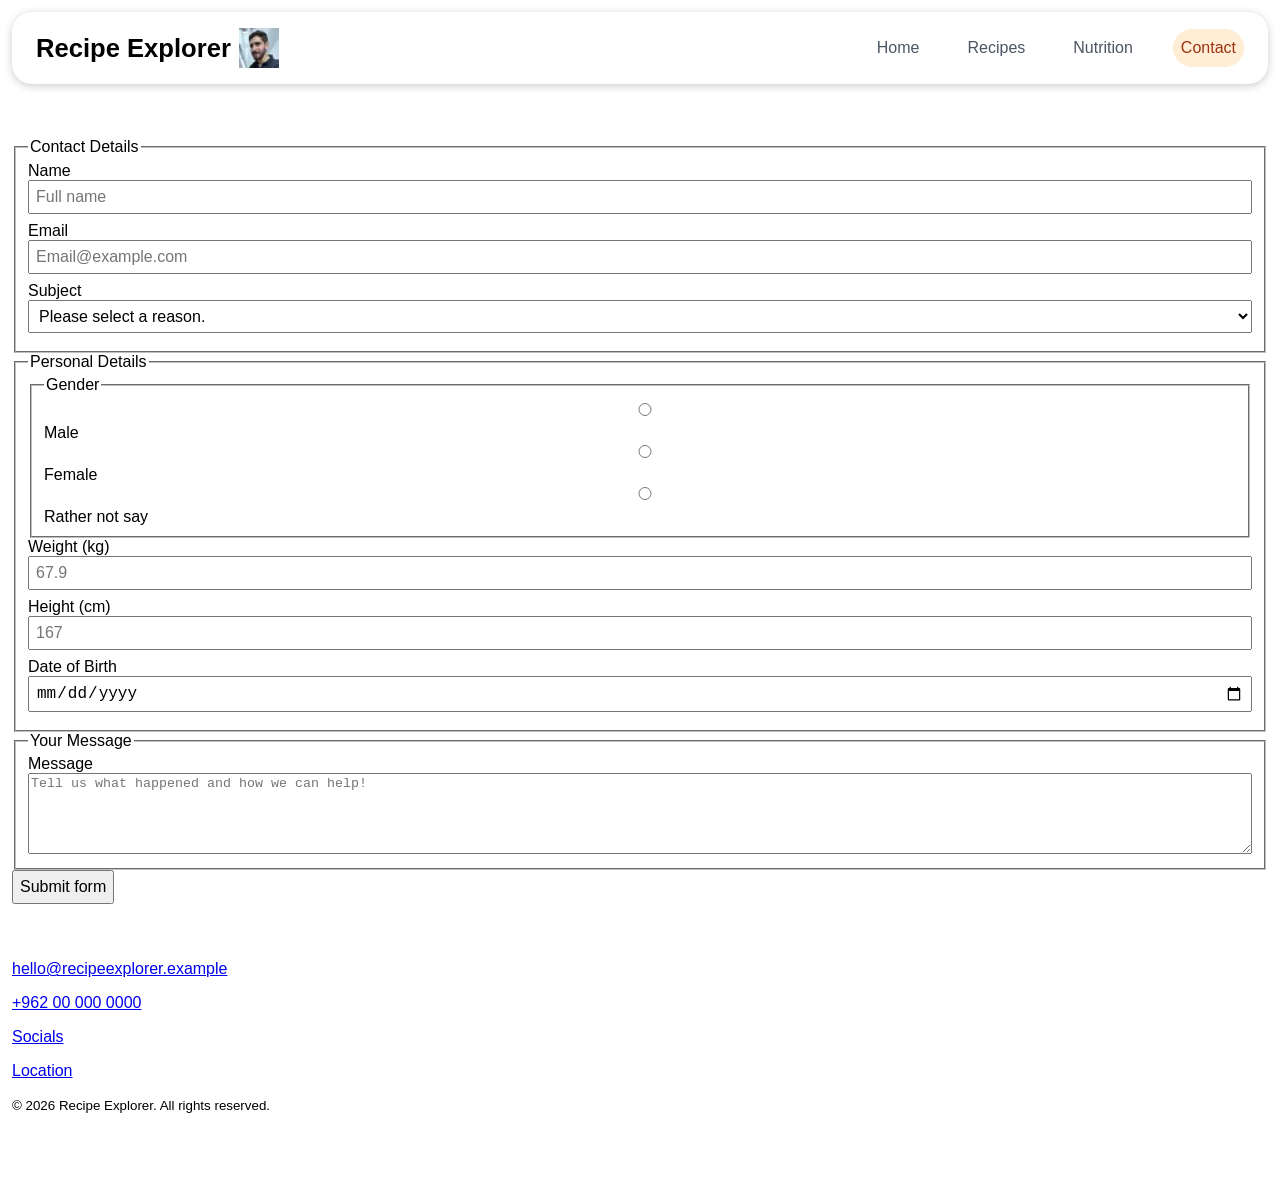
==== html/contact.html @ cdc051ea "comment added, pls dont forget" ====
<!DOCTYPE html>
<html lang="en">
<head>
    <meta charset="UTF-8">
    <meta name="viewport" content="width=device-width, initial-scale=1.0">
    <title>Recipe Explorer | Contact</title>
    <link rel="stylesheet" href="../static/css/header.css">
    <link rel="stylesheet" href="../static/css/contact.css">
    <script src="../static/js/main.js" defer></script>
</head>
<body>
    <header>
        <div class="brand">
            <h1>Recipe Explorer</h1>
            <a href="index.html"><img src="../static/images/placeholder.webp" alt="logo"></a>
        </div>
        <nav aria-label="Main">
            <a href="index.html" >Home</a>
            <a href="recipes.html">Recipes</a>
            <a href="nutrition.html">Nutrition</a>
            <a href="contact.html" aria-current="page">Contact</a>
        </nav>
    </header>

    <main>

        <section id="team-details" class="page-section">
            <br>
            <br>
            <br>
        </section>


        <section class="contact-us">

            <form id="contact-form"> 
            <!--DO NOT FORGET TO ADD "novalidate" WHEN USING JS, im not adding it rn to test error message look-->
            <fieldset class="form-section">
                <legend>Contact Details</legend>
                <div class="form-row">

                    <div class="field">
                        <label>Name
                            <input type="text" id="name" minlength="5" maxlength="67" placeholder="Full name" required>
                        </label>
                    </div>

                    <div class="field">
                        <label>Email
                            <input type="email" id="email" placeholder="Email@example.com" required>
                        </label>
                    </div>

                    <div class="field">
                        <label>Subject
                            <select id="subject" required>
                                <option selected hidden disabled value="">Please select a reason.</option>
                                <option value="err">Recipe or Nutrition Error</option>
                                <option value="bug">Report a bug</option>
                                <option value="req">Feature Request</option>
                                <option value="acc">Account or login issue</option>
                                <option value="gen">General Feedback / Other</option>
                            </select>
                        </label>
                    </div>
                </div>
            </fieldset>

            <fieldset>
                <legend>Personal Details</legend>
                <fieldset>
                    <legend>Gender</legend>
                    <div class="radio-options">
                        <label class="radio-option">
                            <input type="radio" id="gender-male" name="gender" value="m" required>
                            <span>Male</span>
                        </label>
                        <label class="radio-option">
                            <input type="radio" id="gender-female" name="gender" value="f">
                            <span>Female</span>
                        </label>
                        <label class="radio-option">
                            <input type="radio" id="gender-other" name="gender" value="o">
                            <span>Rather not say</span>
                        </label>
                        <small class="error-msg" aria-live="polite"></small>
                    </div>
                </fieldset>

                <div class="form-row">
                    <div class="field">
                        <label>Weight (kg)
                            <input type="number" id="weight" name="weight" min="25" max="250" step="1" placeholder="67.9" required>
                        </label>
                        <small class="error-msg" aria-live="polite"></small>
                    </div>
                    <div class="field">
                        <label>Height (cm)
                            <input type="number" id="height" name="height" min="100" max="250" step="1" placeholder="167" required>
                        </label>
                        <small class="error-msg" aria-live="polite"></small>
                    </div>
                    <div class="field">
                        <label for="dob">Date of Birth</label>
                            <input type="date" id="dob" name="dob" required>
                        <small class="error-msg" aria-live="polite"></small>
                    </div>
                </div>
            </fieldset>
            <fieldset class="form-section">
                <legend>Your Message</legend>
                <div class="field">
                    <label>Message
                        <textarea id="message" name="message" rows="5" minlength="10" maxlength="1000" placeholder="Tell us what happened and how we can help!" required></textarea>
                    </label>
                    <small class="error-msg" aria-live="polite"></small>
                </div>
            </fieldset>
            <button type="submit" class="submit-btn">Submit form</button>
            </form>
        </section>
    </main>
    <footer class="site-footer">
        <div class="footer-inner">
            <div class="footer-contact">
                <p><a href="mailto:hello@recipeexplorer.example">hello@recipeexplorer.example</a></p>
                <p><a href="tel:+962000000000">+962 00 000 0000</a></p>
            </div>
            <div class="footer-social" aria-label="Social media">
                <p><a href="https://instagram.com">Socials</a></p>
                <p><a href="contact.html#reach-us">Location</a></p>
            </div>
            <p class="copyright"><small>&copy; 2026 Recipe Explorer. All rights reserved.</small></p>
        </div>
    </footer>
</body>
---- static/css/header.css ----
body {
    margin: 0.75rem;
    font-family: "Plus Jakarta Sans", sans-serif;
}
main {
    padding-bottom: 2rem;
}
footer {
    padding-bottom: 3rem;
}

header {
    display: flex;
    align-items: center;
    justify-content: space-between;
    padding: 1rem 1.5rem;
    background: #fff;
    box-shadow: 0 2px 8px rgba(0, 0, 0, 0.2);
    border-radius: 20px;
}

header .brand {
    display: flex;
    align-items: center;
    gap: 0.5rem;
    margin-right: auto;
}

header img {
    display: block;
    height: 2.5rem;
    width: auto;
}

header h1 {
    margin: 0;
    font-size: 1.2rem;
}

header nav {
    position: fixed;
    bottom: 0;
    left: 0;
    right: 0;
    z-index: 100;
    display: flex;
    justify-content: space-around;
    padding: 0.5rem 0.5rem calc(0.5rem + env(safe-area-inset-bottom));
    background: #fff;
    box-shadow: 0 -2px 8px rgba(0, 0, 0, 0.15);
}

header nav a {
    padding: 0.75rem 0.6rem;
    font-size: 0.8rem;
    color: #4B5563;
    text-decoration: none;
    border-radius: 99px;
    transition: color 0.1s;
}

header nav a:hover,
header nav a:focus-visible {
    color: #E85D04;
}

header nav a[aria-current="page"] {
    background: #FFEDD5;
    color: #9A3412;
}

/* media queries */
@media (min-width: 600px) {
    header h1 {
        font-size: 1.6rem;
        white-space: nowrap;
    }

    header nav {
        justify-content: center;
        gap: 2rem;
    }

    header nav a {
        padding: 0.75rem 1rem;
        font-size: 1rem;
    }

}

@media (min-width: 1024px) {
    body {
        padding-bottom: 0;
    }

    header nav {
        position: static;
        justify-content: flex-start;
        padding: 0;
        background: none;
        box-shadow: none;
    }

    header nav a {
        padding: 0.6rem 0.5rem;
    }
}
---- static/css/contact.css ----
.contact-us {
    display: flex;
    flex-direction: column;
    gap: 12px;
}

.contact-us input,
.contact-us select,
.contact-us button {
    display: block;
    margin-bottom: 0.5rem;
    padding: 6px;
    font-size: 16px;
}

input,
select,
textarea {
  width: 100%;
  box-sizing: border-box;
}
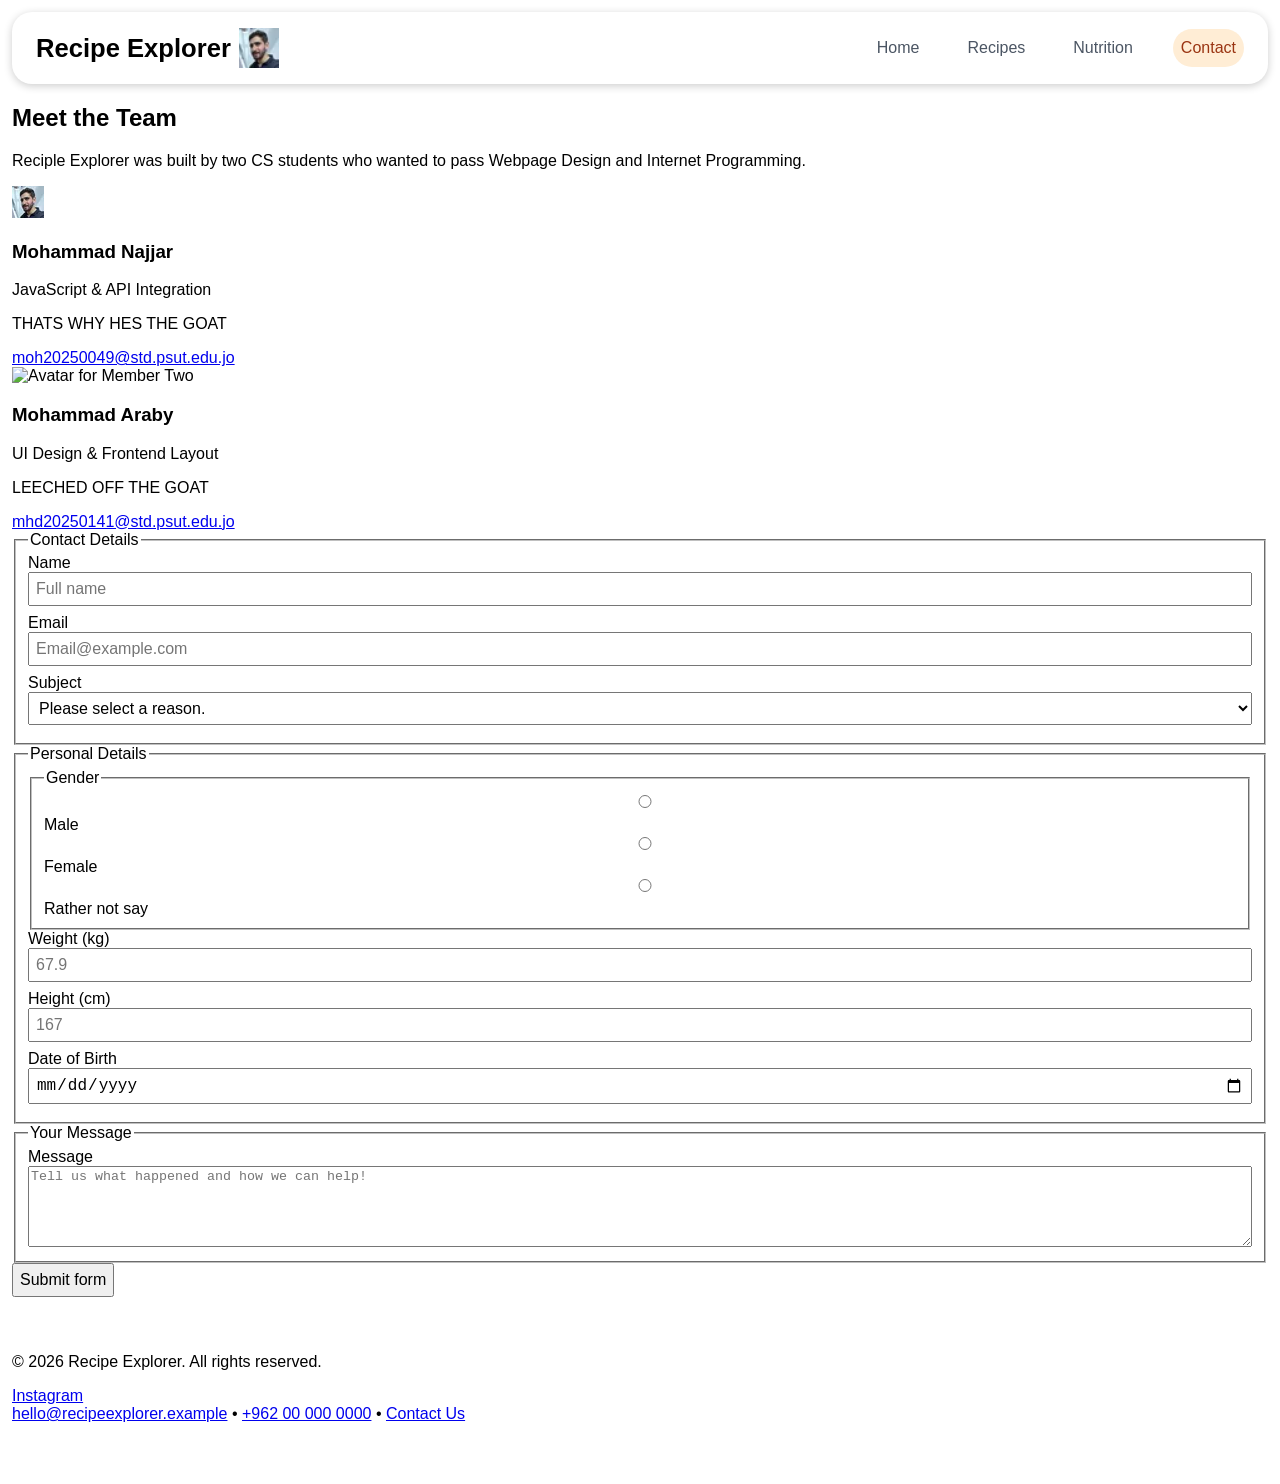
==== commit b0c5c58e: "added team cards, better footer" ====
--- a/html/contact.html
+++ b/html/contact.html
@@ -24,10 +24,31 @@
 
     <main>
 
-        <section id="team-details" class="page-section">
-            <br>
-            <br>
-            <br>
+        <section id="team-details" class="page-section" aria-labelledby="team-heading">
+            <h2 id="team-heading">Meet the Team</h2>
+            <p class="section-intro">Reciple Explorer was built by two CS students who wanted to pass Webpage Design and Internet Programming.</p>
+
+            <div class="team-grid">
+                <article class="team-card">
+                    <img src="../static/images/placeholder.webp" alt="Avatar for Member One">
+                    <div>
+                        <h3>Mohammad Najjar</h3>
+                        <p class="team-role">JavaScript &amp; API Integration</p>
+                        <p class="team-bio">THATS WHY HES THE GOAT</p>
+                        <a href="mailto:moh20250049@std.psut.edu.jo">moh20250049@std.psut.edu.jo</a>
+                    </div>
+                </article>
+                
+                <article class="team-card">
+                    <img src="../static/images/araby.webp" alt="Avatar for Member Two">
+                    <div>
+                        <h3>Mohammad Araby</h3>
+                        <p class="team-role">UI Design &amp; Frontend Layout</p>
+                        <p class="team-bio">LEECHED OFF THE GOAT</p>
+                        <a href="mailto:mhd20250141@std.psut.edu.jo">mhd20250141@std.psut.edu.jo</a>
+                    </div>
+                </article>
+            </div>
         </section>
 
 
@@ -122,15 +143,21 @@
     </main>
     <footer class="site-footer">
         <div class="footer-inner">
+            <p class="copyright">&copy; 2026 Recipe Explorer. All rights reserved.</p>
+
+            <nav class="footer-social" aria-label="Social media">
+                <a href="https://instagram.com" target="_blank" rel="noopener noreferrer">
+                    <span>Instagram</span>
+                </a>
+            </nav>
+
             <div class="footer-contact">
-                <p><a href="mailto:hello@recipeexplorer.example">hello@recipeexplorer.example</a></p>
-                <p><a href="tel:+962000000000">+962 00 000 0000</a></p>
+                <a href="mailto:hello@recipeexplorer.example">hello@recipeexplorer.example</a>
+                <span class="footer-dot" aria-hidden="true">&bull;</span>
+                <a href="tel:+962000000000">+962 00 000 0000</a>
+                <span class="footer-dot" aria-hidden="true">&bull;</span>
+                <a class="footer-support" href="contact.html#contact-form">Contact Us</a>
             </div>
-            <div class="footer-social" aria-label="Social media">
-                <p><a href="https://instagram.com">Socials</a></p>
-                <p><a href="contact.html#reach-us">Location</a></p>
-            </div>
-            <p class="copyright"><small>&copy; 2026 Recipe Explorer. All rights reserved.</small></p>
         </div>
     </footer>
 </body>
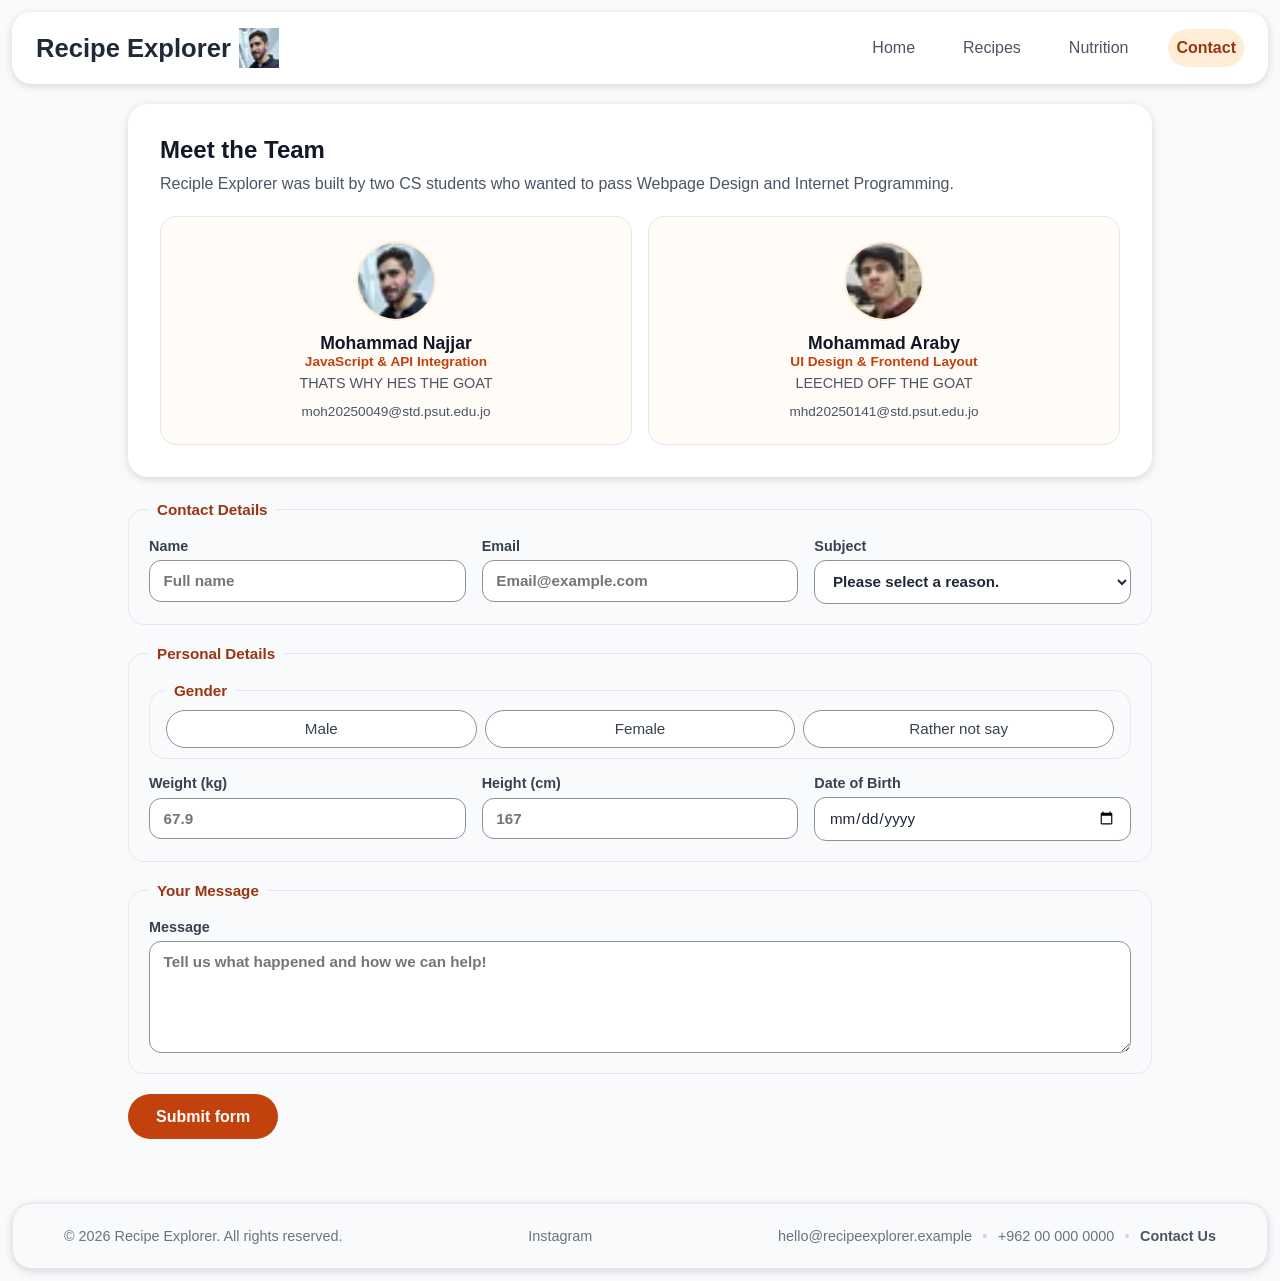
==== commit 3a351c07: "finally added novalidate" ====
--- a/html/contact.html
+++ b/html/contact.html
@@ -54,7 +54,7 @@
 
         <section class="contact-us">
 
-            <form id="contact-form"> 
+            <form id="contact-form" novalidate> 
             <!--DO NOT FORGET TO ADD "novalidate" WHEN USING JS, im not adding it rn to test error message look-->
             <fieldset class="form-section">
                 <legend>Contact Details</legend>
--- a/static/css/header.css
+++ b/static/css/header.css
@@ -1,12 +1,41 @@
+:root {
+    /* accent: */
+    --accent: #C2410C;
+    --accent-dark: #9A3412;
+    --accent-hover: #E85D04;
+    --accent-tint: #FFEDD5;
+    --accent-bg: #FFFBF7;
+
+    /* neutrals: */
+    --text: #1F2937;
+    --text-muted: #4B5563;
+    --text-soft: #6B7280;
+    --border: #E5E7EB;
+    --border-strong: #D1D5DB;
+    --border-input: #8B919C;
+    --surface: #fff;
+    --surface-alt: #F9FAFB;
+    --error: #DC2626;
+    --error-bg: #FEF2F2;
+}
+@import url("https://fonts.googleapis.com/css2?family=Plus+Jakarta+Sans:ital,wght@0,200..800;1,200..800&display=swap");
+
+* {
+    -webkit-tap-highlight-color: transparent;
+}
+
 body {
+    min-height: calc(100vh - 1.5rem);
     margin: 0.75rem;
+    display: flex;
+    flex-direction: column;
     font-family: "Plus Jakarta Sans", sans-serif;
 }
+
 main {
+    flex: 1;
+    width: 100%;
     padding-bottom: 2rem;
-}
-footer {
-    padding-bottom: 3rem;
 }
 
 header {
@@ -14,8 +43,8 @@
     align-items: center;
     justify-content: space-between;
     padding: 1rem 1.5rem;
-    background: #fff;
-    box-shadow: 0 2px 8px rgba(0, 0, 0, 0.2);
+    background: var(--surface);
+    box-shadow: 0 2px 8px rgba(0, 0, 0, 0.15);
     border-radius: 20px;
 }
 
@@ -46,27 +75,109 @@
     display: flex;
     justify-content: space-around;
     padding: 0.5rem 0.5rem calc(0.5rem + env(safe-area-inset-bottom));
-    background: #fff;
+    background: var(--surface);
     box-shadow: 0 -2px 8px rgba(0, 0, 0, 0.15);
 }
 
 header nav a {
     padding: 0.75rem 0.6rem;
     font-size: 0.8rem;
-    color: #4B5563;
+    color: var(--text-muted);
     text-decoration: none;
     border-radius: 99px;
-    transition: color 0.1s;
+    transition: color 0.15s, background-color 0.15s;
 }
 
 header nav a:hover,
 header nav a:focus-visible {
-    color: #E85D04;
+    background: var(--accent-bg);
+    color: var(--accent-hover);
 }
 
 header nav a[aria-current="page"] {
-    background: #FFEDD5;
-    color: #9A3412;
+    background: var(--accent-tint);
+    color: var(--accent-dark);
+    font-weight: 600;
+}
+
+/* shared footer */
+.site-footer {
+    box-sizing: border-box;
+    width: 100%;
+    margin-top: 2rem;
+    margin-bottom: 4.5rem;
+    padding: 1.5rem 1.75rem;
+    background: var(--surface-alt);
+    border: 1px solid var(--border);
+    border-radius: 20px;
+    box-shadow: 0 2px 8px rgba(0, 0, 0, 0.15);
+    font-size: 0.9rem;
+    color: var(--text-soft);
+}
+
+.footer-inner {
+    max-width: 72rem;
+    margin: 0 auto;
+    display: flex;
+    flex-direction: column;
+    align-items: center;
+    gap: 0.85rem;
+    text-align: center;
+}
+
+.site-footer .copyright {
+    margin: 0;
+}
+
+.footer-social {
+    display: flex;
+    align-items: center;
+    justify-content: center;
+    gap: 0.5rem;
+}
+
+.footer-social a {
+    display: inline-flex;
+    align-items: center;
+    gap: 0.45rem;
+    color: var(--text-soft);
+    text-decoration: none;
+    transition: color 0.15s;
+}
+
+.footer-dot {
+    color: var(--border-strong);
+    user-select: none;
+}
+
+.footer-contact {
+    display: flex;
+    flex-direction: column;
+    align-items: center;
+    gap: 0.45rem;
+}
+
+.footer-contact a {
+    color: var(--text-soft);
+    text-decoration: none;
+    white-space: nowrap;
+    transition: color 0.15s;
+}
+
+.footer-contact .footer-support {
+    font-weight: 600;
+    color: var(--text-muted);
+}
+
+.footer-social a:hover,
+.footer-social a:focus-visible,
+.footer-contact a:hover,
+.footer-contact a:focus-visible {
+    color: var(--accent-hover);
+}
+
+.footer-contact .footer-dot {
+    display: none;
 }
 
 /* media queries */
@@ -86,6 +197,25 @@
         font-size: 1rem;
     }
 
+    .footer-contact {
+        flex-direction: row;
+        flex-wrap: wrap;
+        justify-content: center;
+        gap: 0.65rem;
+    }
+
+    .footer-contact .footer-dot {
+        display: inline;
+    }
+
+}
+
+@media (min-width: 900px) {
+    .footer-inner {
+        flex-direction: row;
+        justify-content: space-between;
+        text-align: left;
+    }
 }
 
 @media (min-width: 1024px) {
@@ -104,4 +234,7 @@
     header nav a {
         padding: 0.6rem 0.5rem;
     }
+    .site-footer {
+        margin-bottom: 0;
+    }
 }
--- a/static/css/contact.css
+++ b/static/css/contact.css
@@ -1,21 +1,336 @@
-.contact-us {
-    display: flex;
-    flex-direction: column;
-    gap: 12px;
-}
-
-.contact-us input,
+/* card container, and base */
+body {
+    background-color: var(--surface-alt);
+    color: var(--text);
+}
+
+main {
+    max-width: 64rem;
+    margin: 1.25rem auto 0;
+    display: flex;
+    flex-direction: column;
+    gap: 1.5rem;
+}
+
+.page-section {
+    background: var(--surface);
+    padding: 1.25rem;
+    border-radius: 20px;
+    box-shadow: 0 2px 8px rgba(0, 0, 0, 0.15);
+}
+
+.page-section h2 {
+    margin: 0 0 0.5rem;
+    font-size: 1.5rem;
+    color: #111827;
+}
+
+.section-intro {
+    margin: 0 0 1.25rem;
+    color: var(--text-muted);
+    line-height: 1.5;
+}
+
+/* team section */
+.team-grid {
+    display: grid;
+    grid-template-columns: 1fr;
+    gap: 1rem;
+}
+
+.team-card {
+    display: flex;
+    flex-direction: column;
+    align-items: center;
+    text-align: center;
+    gap: 0.5rem;
+    padding: 1.5rem 1.25rem;
+    border: 1px solid var(--border);
+    border-radius: 16px;
+    background: var(--accent-bg);
+}
+
+.team-card img {
+    width: 4.75rem;
+    height: 4.75rem;
+    margin-bottom: 0.25rem;
+    border-radius: 50%;
+    object-fit: cover;
+    border: 2px solid var(--accent-tint);
+}
+
+.team-card h3 {
+    margin: 0;
+    font-size: 1.1rem;
+    color: #111827;
+}
+
+.team-role {
+    margin: 0;
+    font-size: 0.85rem;
+    font-weight: 600;
+    color: var(--accent);
+}
+
+.team-bio {
+    margin: 0.25rem 0 0.5rem;
+    max-width: 28ch;
+    font-size: 0.9rem;
+    color: var(--text-muted);
+    line-height: 1.45;
+}
+
+.team-card a {
+    font-size: 0.85rem;
+    color: var(--text-muted);
+    text-decoration: none;
+    word-break: break-word;
+}
+
+.team-card a:hover,
+.team-card a:focus-visible {
+    color: var(--accent-dark);
+    text-decoration: underline;
+}
+
+/* form, field, row */
+#contact-form {
+    display: flex;
+    flex-direction: column;
+    gap: 1.25rem;
+    background-color: var(--surface-alt);
+}
+
+#contact-form fieldset {
+    border: 1px solid var(--border);
+    border-radius: 16px;
+    padding: 1rem;
+    margin: 0;
+}
+
+#contact-form fieldset fieldset {
+    background: var(--surface-alt);
+    padding: 0.65rem 0.75rem 0.55rem;
+    margin-bottom: 1rem;
+    gap: 0;
+}
+
+#contact-form legend {
+    padding: 0 0.5rem;
+    font-weight: 700;
+    font-size: 0.95rem;
+    color: var(--accent-dark);
+}
+
+.form-row {
+    display: grid;
+    grid-template-columns: 1fr;
+    gap: 1rem;
+}
+
+.field {
+    display: flex;
+    flex-direction: column;
+    gap: 0.35rem;
+}
+
+.field > label {
+    display: flex;
+    flex-direction: column;
+    gap: 0.4rem;
+    font-size: 0.9rem;
+    font-weight: 600;
+    color: #374151;
+}
+
+/* inputs */
+.contact-us input[type="text"],
+.contact-us input[type="email"],
+.contact-us input[type="number"],
+.contact-us input[type="date"],
 .contact-us select,
-.contact-us button {
-    display: block;
-    margin-bottom: 0.5rem;
-    padding: 6px;
-    font-size: 16px;
-}
-
-input,
-select,
-textarea {
-  width: 100%;
-  box-sizing: border-box;
+.contact-us textarea {
+    width: 100%;
+    box-sizing: border-box;
+    padding: 0.7rem 0.85rem;
+    border: 1.5px solid var(--border-input);
+    border-radius: 12px;
+    font: inherit;
+    font-size: 0.95rem;
+    color: var(--text);
+    background: var(--surface);
+    transition: border-color 0.15s, box-shadow 0.15s;
+}
+
+.contact-us input:focus,
+.contact-us select:focus,
+.contact-us textarea:focus {
+    outline: none;
+    border-color: var(--accent);
+    box-shadow: 0 0 0 3px var(--accent-tint);
+}
+
+.contact-us textarea {
+    resize: vertical;
+    min-height: 7rem;
+}
+
+
+/* gender/radio */
+.radio-options {
+    display: flex;
+    gap: 0.4rem;
+    margin: 0;
+}
+
+.radio-option {
+    position: relative;
+    flex: 1 0 auto;
+    display: flex;
+    align-items: center;
+    justify-content: center;
+    padding: 0.55rem 0.65rem;
+    border: 1.5px solid var(--border-input);
+    border-radius: 999px;
+    background: var(--surface);
+    font-size: 0.875rem;
+    font-weight: 500;
+    color: #374151;
+    text-align: center;
+    white-space: nowrap;
+    cursor: pointer;
+    transition: border-color 0.15s, background-color 0.15s, color 0.15s;
+}
+
+.radio-option input[type="radio"] {
+    position: absolute;
+    opacity: 0;
+    width: 0;
+    height: 0;
+    margin: 0;
+    padding: 0;
+    border: 0;
+    pointer-events: none;
+}
+
+.radio-option:hover {
+    border-color: #9CA3AF;
+    background: var(--surface-alt);
+}
+
+.radio-option:has(input:focus-visible) {
+    outline: 3px solid var(--accent-tint);
+    border-color: var(--accent);
+}
+
+.radio-option:has(input:checked) {
+    border-color: var(--accent);
+    background: var(--accent-tint);
+    color: var(--accent-dark);
+    font-weight: 600;
+}
+
+/* error messages */
+.error-msg {
+    font-size: 0.8rem;
+    color: var(--error);
+}
+
+.error-msg:empty {
+    display: none;
+}
+
+.error-msg:not(:empty) {
+    margin-top: 0.35rem;
+}
+
+.contact-us input.invalid,
+.contact-us select.invalid,
+.contact-us textarea.invalid {
+    border-color: var(--error);
+    background: var(--error-bg);
+}
+
+/* submit button */
+.submit-btn {
+    align-self: flex-start;
+    padding: 0.85rem 1.75rem;
+    border: none;
+    border-radius: 999px;
+    background: var(--accent);
+    color: var(--surface);
+    font: inherit;
+    font-weight: 600;
+    font-size: 1rem;
+    cursor: pointer;
+    transition: background-color 0.15s;
+}
+
+.submit-btn:hover {
+    background: var(--accent-dark);
+}
+
+.submit-btn:focus-visible {
+    outline: 3px solid var(--accent);
+    outline-offset: 2px;
+}
+
+/* reach-us map */
+.map-wrapper {
+    position: relative;
+    width: 100%;
+    height: 18rem;
+    border-radius: 16px;
+    overflow: hidden;
+    border: 1px solid var(--border);
+}
+
+.map-wrapper iframe {
+    width: 100%;
+    height: 100%;
+    border: 0;
+}
+
+/* media queries */
+@media (min-width: 600px) {
+    .page-section {
+        padding: 2rem;
+    }
+
+    #contact-form fieldset {
+        padding: 1.25rem;
+    }
+
+    #contact-form fieldset fieldset {
+        padding: 0.7rem 1rem 0.65rem;
+    }
+
+    .team-grid {
+        grid-template-columns: repeat(2, 1fr);
+    }
+
+    .form-row {
+        grid-template-columns: repeat(3, 1fr);
+    }
+
+    .radio-options {
+        display: grid;
+        grid-template-columns: repeat(3, 1fr);
+        gap: 0.5rem;
+    }
+
+    .radio-option {
+        font-size: 0.95rem;
+        padding: 0.6rem 0.75rem;
+    }
+}
+
+@media (min-width: 1024px) {
+    .team-grid {
+        grid-template-columns: repeat(2, 1fr);
+    }
+
+    .map-wrapper {
+        height: 22rem;
+    }
 }
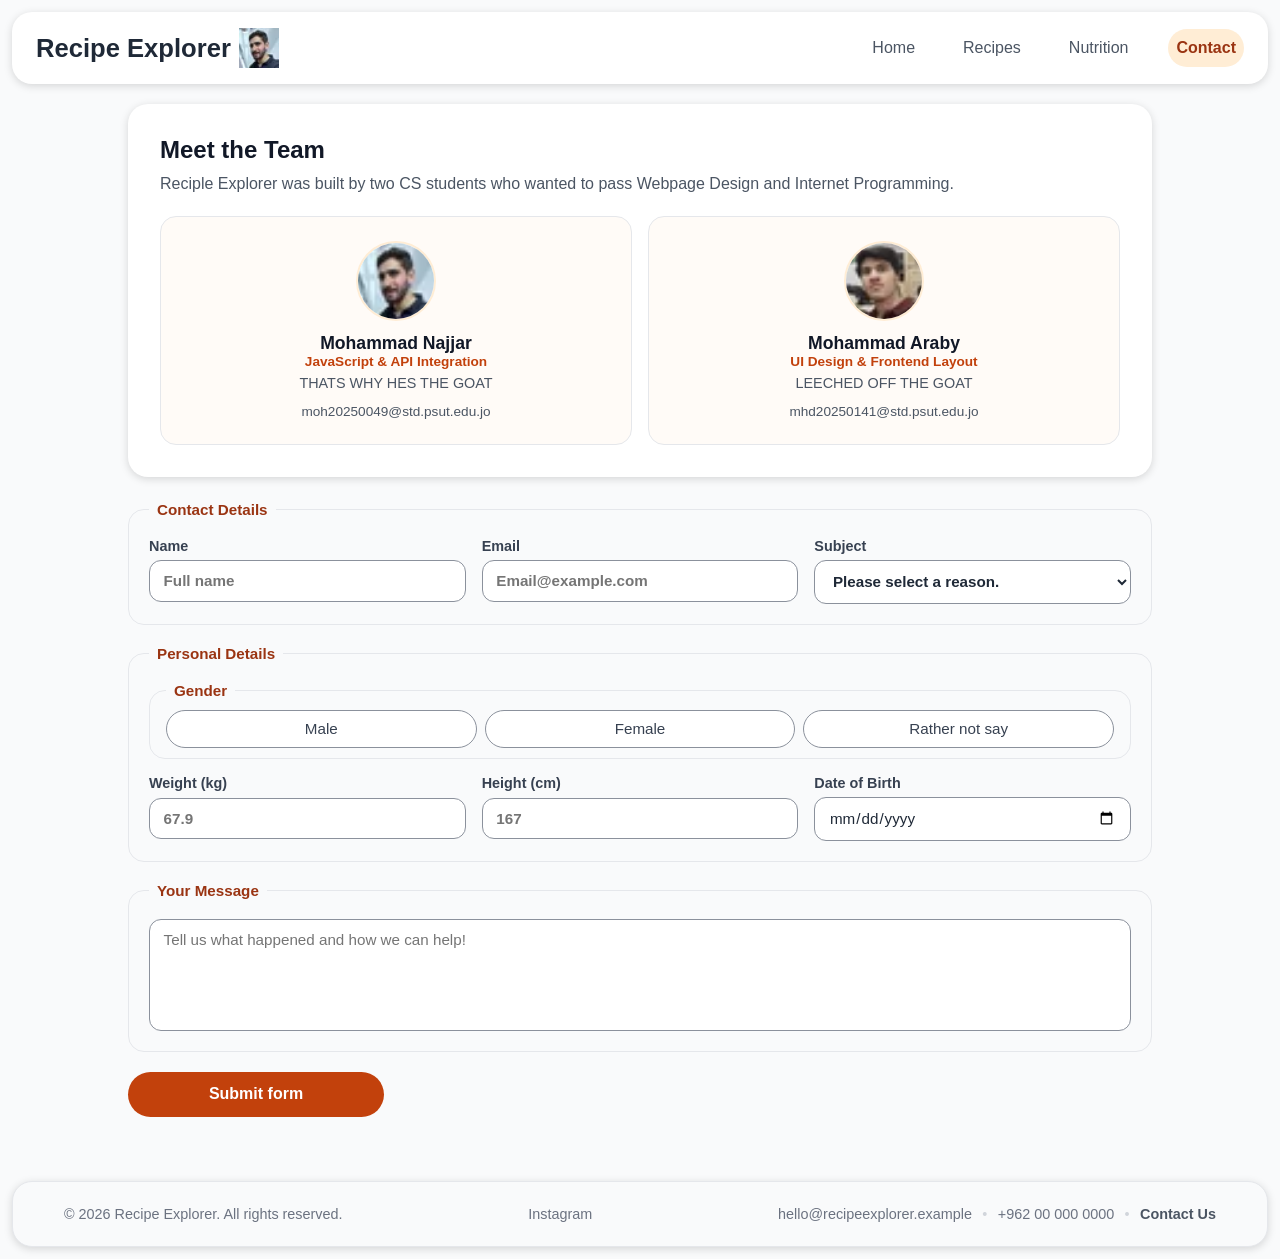
==== commit c8633915: "redundant label" ====
--- a/html/contact.html
+++ b/html/contact.html
@@ -6,158 +6,159 @@
     <title>Recipe Explorer | Contact</title>
     <link rel="stylesheet" href="../static/css/header.css">
     <link rel="stylesheet" href="../static/css/contact.css">
-    <script src="../static/js/main.js" defer></script>
+    <script src="../static/js/contact-validation.js" defer></script>
 </head>
-<body>
-    <header>
-        <div class="brand">
-            <h1>Recipe Explorer</h1>
-            <a href="index.html"><img src="../static/images/placeholder.webp" alt="logo"></a>
-        </div>
-        <nav aria-label="Main">
-            <a href="index.html" >Home</a>
-            <a href="recipes.html">Recipes</a>
-            <a href="nutrition.html">Nutrition</a>
-            <a href="contact.html" aria-current="page">Contact</a>
-        </nav>
-    </header>
+    <body>
+        <header>
+            <div class="brand">
+                <h1>Recipe Explorer</h1>
+                <a href="index.html"><img src="../static/images/placeholder.webp" alt="logo"></a>
+            </div>
+            <nav aria-label="Main">
+                <a href="index.html" >Home</a>
+                <a href="recipes.html">Recipes</a>
+                <a href="nutrition.html">Nutrition</a>
+                <a href="contact.html" aria-current="page">Contact</a>
+            </nav>
+        </header>
 
-    <main>
+        <main>
 
-        <section id="team-details" class="page-section" aria-labelledby="team-heading">
-            <h2 id="team-heading">Meet the Team</h2>
-            <p class="section-intro">Reciple Explorer was built by two CS students who wanted to pass Webpage Design and Internet Programming.</p>
+            <section id="team-details" class="page-section" aria-labelledby="team-heading">
+                <h2 id="team-heading">Meet the Team</h2>
+                <p class="section-intro">Reciple Explorer was built by two CS students who wanted to pass Webpage Design and Internet Programming.</p>
 
-            <div class="team-grid">
-                <article class="team-card">
-                    <img src="../static/images/placeholder.webp" alt="Avatar for Member One">
-                    <div>
-                        <h3>Mohammad Najjar</h3>
-                        <p class="team-role">JavaScript &amp; API Integration</p>
-                        <p class="team-bio">THATS WHY HES THE GOAT</p>
-                        <a href="mailto:moh20250049@std.psut.edu.jo">moh20250049@std.psut.edu.jo</a>
-                    </div>
-                </article>
-                
-                <article class="team-card">
-                    <img src="../static/images/araby.webp" alt="Avatar for Member Two">
-                    <div>
-                        <h3>Mohammad Araby</h3>
-                        <p class="team-role">UI Design &amp; Frontend Layout</p>
-                        <p class="team-bio">LEECHED OFF THE GOAT</p>
-                        <a href="mailto:mhd20250141@std.psut.edu.jo">mhd20250141@std.psut.edu.jo</a>
-                    </div>
-                </article>
-            </div>
-        </section>
+                <div class="team-grid">
+                    <article class="team-card">
+                        <img src="../static/images/placeholder.webp" alt="Avatar for Member One">
+                        <div>
+                            <h3>Mohammad Najjar</h3>
+                            <p class="team-role">JavaScript &amp; API Integration</p>
+                            <p class="team-bio">THATS WHY HES THE GOAT</p>
+                            <a href="mailto:moh20250049@std.psut.edu.jo">moh20250049@std.psut.edu.jo</a>
+                        </div>
+                    </article>
+
+                    <article class="team-card">
+                        <img src="../static/images/araby.webp" alt="Avatar for Member Two">
+                        <div>
+                            <h3>Mohammad Araby</h3>
+                            <p class="team-role">UI Design &amp; Frontend Layout</p>
+                            <p class="team-bio">LEECHED OFF THE GOAT</p>
+                            <a href="mailto:mhd20250141@std.psut.edu.jo">mhd20250141@std.psut.edu.jo</a>
+                        </div>
+                    </article>
+                </div>
+            </section>
 
 
-        <section class="contact-us">
+            <section class="contact-us">
 
-            <form id="contact-form" novalidate> 
-            <!--DO NOT FORGET TO ADD "novalidate" WHEN USING JS, im not adding it rn to test error message look-->
-            <fieldset class="form-section">
-                <legend>Contact Details</legend>
-                <div class="form-row">
+                <form id="contact-form" novalidate> 
+                <fieldset class="form-section">
+                    <legend>Contact Details</legend>
+                    <div class="form-row">
 
+                        <div class="field">
+                            <label>Name
+                                <input type="text" id="name" nam="name" minlength="5" maxlength="67" placeholder="Full name" required>
+                            </label>
+                            <small class="error-msg" aria-live="polite"></small>
+                        </div>
+
+                        <div class="field">
+                            <label>Email
+                                <input type="email" id="email" name="email" placeholder="Email@example.com" required>
+                            </label>
+                            <small class="error-msg" aria-live="polite"></small>
+                        </div>
+
+                        <div class="field">
+                            <label>Subject
+                                <select id="subject" name="subject" required>
+                                    <option selected hidden disabled value="">Please select a reason.</option>
+                                    <option value="err">Recipe or Nutrition Error</option>
+                                    <option value="bug">Report a bug</option>
+                                    <option value="req">Feature Request</option>
+                                    <option value="acc">Account or login issue</option>
+                                    <option value="gen">General Feedback / Other</option>
+                                </select>
+                            </label>
+                            <small class="error-msg" aria-live="polite"></small>
+                        </div>
+                    </div>
+                </fieldset>
+
+                <fieldset>
+                    <legend>Personal Details</legend>
+                    <fieldset>
+                        <legend>Gender</legend>
+                        <div class="radio-options">
+                            <label class="radio-option">
+                                <input type="radio" id="gender-male" name="gender" value="m" required>
+                                <span>Male</span>
+                            </label>
+                            <label class="radio-option">
+                                <input type="radio" id="gender-female" name="gender" value="f">
+                                <span>Female</span>
+                            </label>
+                            <label class="radio-option">
+                                <input type="radio" id="gender-other" name="gender" value="o">
+                                <span>Rather not say</span>
+                            </label>
+                        </div>
+                        <small class="error-msg" aria-live="polite"></small>
+                    </fieldset>
+
+                    <div class="form-row">
+                        <div class="field">
+                            <label>Weight (kg)
+                                <input type="number" id="weight" name="weight" min="25" max="250" step="0.1" placeholder="67.9" required>
+                            </label>
+                            <small class="error-msg" aria-live="polite"></small>
+                        </div>
+                        <div class="field">
+                            <label>Height (cm)
+                                <input type="number" id="height" name="height" min="100" max="250" step="1" placeholder="167" required>
+                            </label>
+                            <small class="error-msg" aria-live="polite"></small>
+                        </div>
+                        <div class="field">
+                            <label for="dob">Date of Birth</label>
+                                <input type="date" id="dob" name="dob" required>
+                            <small class="error-msg" aria-live="polite"></small>
+                        </div>
+                    </div>
+                </fieldset>
+                <fieldset class="form-section">
+                    <legend>Your Message</legend>
                     <div class="field">
-                        <label>Name
-                            <input type="text" id="name" minlength="5" maxlength="67" placeholder="Full name" required>
-                        </label>
-                    </div>
-
-                    <div class="field">
-                        <label>Email
-                            <input type="email" id="email" placeholder="Email@example.com" required>
-                        </label>
-                    </div>
-
-                    <div class="field">
-                        <label>Subject
-                            <select id="subject" required>
-                                <option selected hidden disabled value="">Please select a reason.</option>
-                                <option value="err">Recipe or Nutrition Error</option>
-                                <option value="bug">Report a bug</option>
-                                <option value="req">Feature Request</option>
-                                <option value="acc">Account or login issue</option>
-                                <option value="gen">General Feedback / Other</option>
-                            </select>
-                        </label>
-                    </div>
-                </div>
-            </fieldset>
-
-            <fieldset>
-                <legend>Personal Details</legend>
-                <fieldset>
-                    <legend>Gender</legend>
-                    <div class="radio-options">
-                        <label class="radio-option">
-                            <input type="radio" id="gender-male" name="gender" value="m" required>
-                            <span>Male</span>
-                        </label>
-                        <label class="radio-option">
-                            <input type="radio" id="gender-female" name="gender" value="f">
-                            <span>Female</span>
-                        </label>
-                        <label class="radio-option">
-                            <input type="radio" id="gender-other" name="gender" value="o">
-                            <span>Rather not say</span>
-                        </label>
+                        <textarea id="message" name="message" rows="5" minlength="10" maxlength="1000" placeholder="Tell us what happened and how we can help!" required></textarea>
                         <small class="error-msg" aria-live="polite"></small>
                     </div>
                 </fieldset>
+                <button type="submit" class="submit-btn">Submit form</button>
+                </form>
+            </section>
+        </main>
+        <footer class="site-footer">
+            <div class="footer-inner">
+                <p class="copyright">&copy; 2026 Recipe Explorer. All rights reserved.</p>
 
-                <div class="form-row">
-                    <div class="field">
-                        <label>Weight (kg)
-                            <input type="number" id="weight" name="weight" min="25" max="250" step="1" placeholder="67.9" required>
-                        </label>
-                        <small class="error-msg" aria-live="polite"></small>
-                    </div>
-                    <div class="field">
-                        <label>Height (cm)
-                            <input type="number" id="height" name="height" min="100" max="250" step="1" placeholder="167" required>
-                        </label>
-                        <small class="error-msg" aria-live="polite"></small>
-                    </div>
-                    <div class="field">
-                        <label for="dob">Date of Birth</label>
-                            <input type="date" id="dob" name="dob" required>
-                        <small class="error-msg" aria-live="polite"></small>
-                    </div>
+                <nav class="footer-social" aria-label="Social media">
+                    <a href="https://instagram.com" target="_blank" rel="noopener noreferrer">
+                        <span>Instagram</span>
+                    </a>
+                </nav>
+
+                <div class="footer-contact">
+                    <a href="mailto:hello@recipeexplorer.example">hello@recipeexplorer.example</a>
+                    <span class="footer-dot" aria-hidden="true">&bull;</span>
+                    <a href="tel:+962000000000">+962 00 000 0000</a>
+                    <span class="footer-dot" aria-hidden="true">&bull;</span>
+                    <a class="footer-support" href="contact.html#contact-form">Contact Us</a>
                 </div>
-            </fieldset>
-            <fieldset class="form-section">
-                <legend>Your Message</legend>
-                <div class="field">
-                    <label>Message
-                        <textarea id="message" name="message" rows="5" minlength="10" maxlength="1000" placeholder="Tell us what happened and how we can help!" required></textarea>
-                    </label>
-                    <small class="error-msg" aria-live="polite"></small>
-                </div>
-            </fieldset>
-            <button type="submit" class="submit-btn">Submit form</button>
-            </form>
-        </section>
-    </main>
-    <footer class="site-footer">
-        <div class="footer-inner">
-            <p class="copyright">&copy; 2026 Recipe Explorer. All rights reserved.</p>
-
-            <nav class="footer-social" aria-label="Social media">
-                <a href="https://instagram.com" target="_blank" rel="noopener noreferrer">
-                    <span>Instagram</span>
-                </a>
-            </nav>
-
-            <div class="footer-contact">
-                <a href="mailto:hello@recipeexplorer.example">hello@recipeexplorer.example</a>
-                <span class="footer-dot" aria-hidden="true">&bull;</span>
-                <a href="tel:+962000000000">+962 00 000 0000</a>
-                <span class="footer-dot" aria-hidden="true">&bull;</span>
-                <a class="footer-support" href="contact.html#contact-form">Contact Us</a>
             </div>
-        </div>
-    </footer>
-</body>+        </footer>
+    </body>
+</html>
--- a/static/css/contact.css
+++ b/static/css/contact.css
@@ -171,8 +171,8 @@
 }
 
 .contact-us textarea {
-    resize: vertical;
-    min-height: 7rem;
+    resize: none;
+    height: 7rem;
 }
 
 
@@ -251,6 +251,11 @@
     background: var(--error-bg);
 }
 
+.radio-options.invalid .radio-option {
+    border-color: var(--error);
+    background: var(--error-bg);
+}
+
 /* submit button */
 .submit-btn {
     align-self: flex-start;
@@ -260,6 +265,7 @@
     background: var(--accent);
     color: var(--surface);
     font: inherit;
+    width: 100%;
     font-weight: 600;
     font-size: 1rem;
     cursor: pointer;
@@ -323,6 +329,10 @@
         font-size: 0.95rem;
         padding: 0.6rem 0.75rem;
     }
+
+    .submit-btn {
+        width: 25%;
+    }
 }
 
 @media (min-width: 1024px) {
